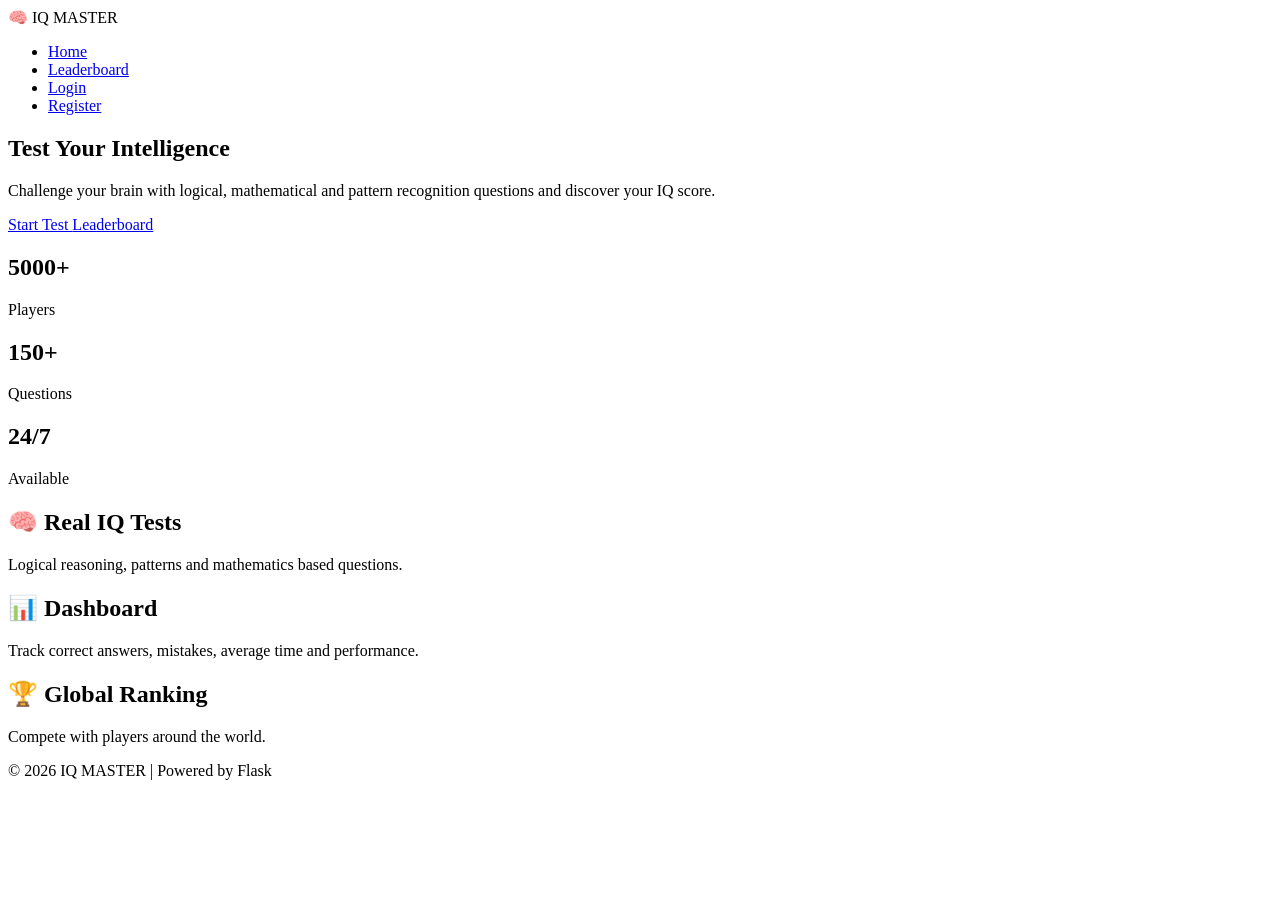
==== templates/index.html @ 8f3937f4 "first commit" ====
<!DOCTYPE html>
<html lang="en">
<head>
    <meta charset="UTF-8">
    <meta name="viewport" content="width=device-width, initial-scale=1.0">
    <title>IQ Master</title>

    <link rel="stylesheet" href="{{ url_for('static', filename='css/style.css') }}">

    <link href="https://fonts.googleapis.com/css2?family=Poppins:wght@300;400;600;700&display=swap" rel="stylesheet">
</head>
<body>

<div class="stars"></div>

<nav class="navbar">
    <div class="logo">
        🧠 IQ MASTER
    </div>

    <ul>
        <li><a href="/">Home</a></li>
        <li><a href="/leaderboard">Leaderboard</a></li>
        <li><a href="/login">Login</a></li>
        <li><a href="/register">Register</a></li>
    </ul>
</nav>

<section class="hero">

    <div class="glass-card">

        <h1>Test Your Intelligence</h1>

        <p>
            Challenge your brain with logical,
            mathematical and pattern recognition
            questions and discover your IQ score.
        </p>

        <div class="buttons">

            <a href="/quiz" class="btn">
                Start Test
            </a>

            <a href="/leaderboard" class="btn2">
                Leaderboard
            </a>

        </div>

        <div class="stats">

            <div class="box">
                <h2>5000+</h2>
                <span>Players</span>
            </div>

            <div class="box">
                <h2>150+</h2>
                <span>Questions</span>
            </div>

            <div class="box">
                <h2>24/7</h2>
                <span>Available</span>
            </div>

        </div>

    </div>

</section>

<section class="features">

    <div class="feature-card">
        <h2>🧠 Real IQ Tests</h2>
        <p>
            Logical reasoning, patterns and
            mathematics based questions.
        </p>
    </div>

    <div class="feature-card">
        <h2>📊 Dashboard</h2>
        <p>
            Track correct answers, mistakes,
            average time and performance.
        </p>
    </div>

    <div class="feature-card">
        <h2>🏆 Global Ranking</h2>
        <p>
            Compete with players around
            the world.
        </p>
    </div>

</section>

<footer>
    © 2026 IQ MASTER | Powered by Flask
</footer>

</body>
</html>
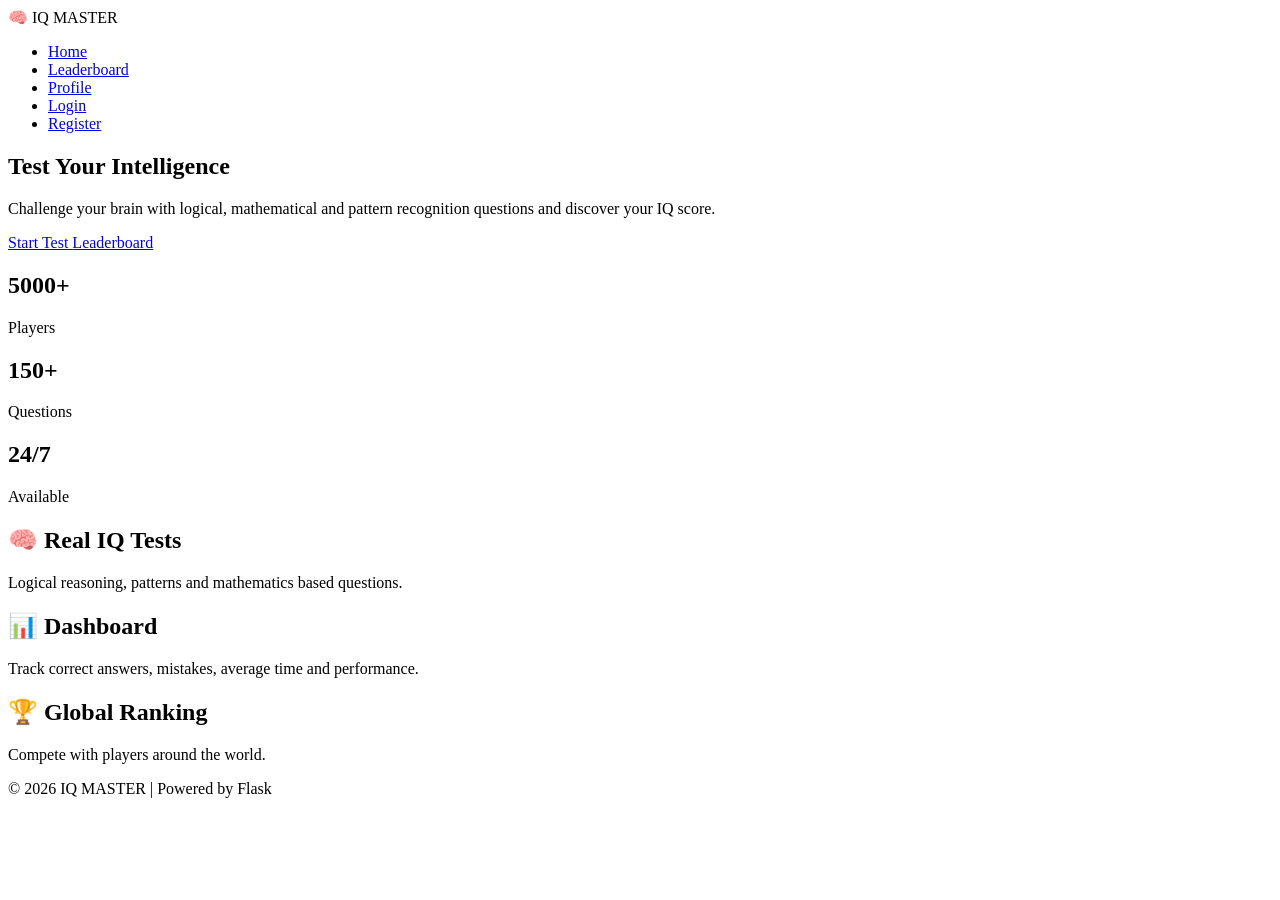
==== commit 30e4b588: "Add profile link to navbar" ====
--- a/templates/index.html
+++ b/templates/index.html
@@ -19,10 +19,11 @@
     </div>
 
     <ul>
-        <li><a href="/">Home</a></li>
-        <li><a href="/leaderboard">Leaderboard</a></li>
-        <li><a href="/login">Login</a></li>
-        <li><a href="/register">Register</a></li>
+       <li><a href="/">Home</a></li>
+       <li><a href="/leaderboard">Leaderboard</a></li>
+       <li><a href="/profile">Profile</a></li>
+       <li><a href="/login">Login</a></li>
+       <li><a href="/register">Register</a></li>
     </ul>
 </nav>
 
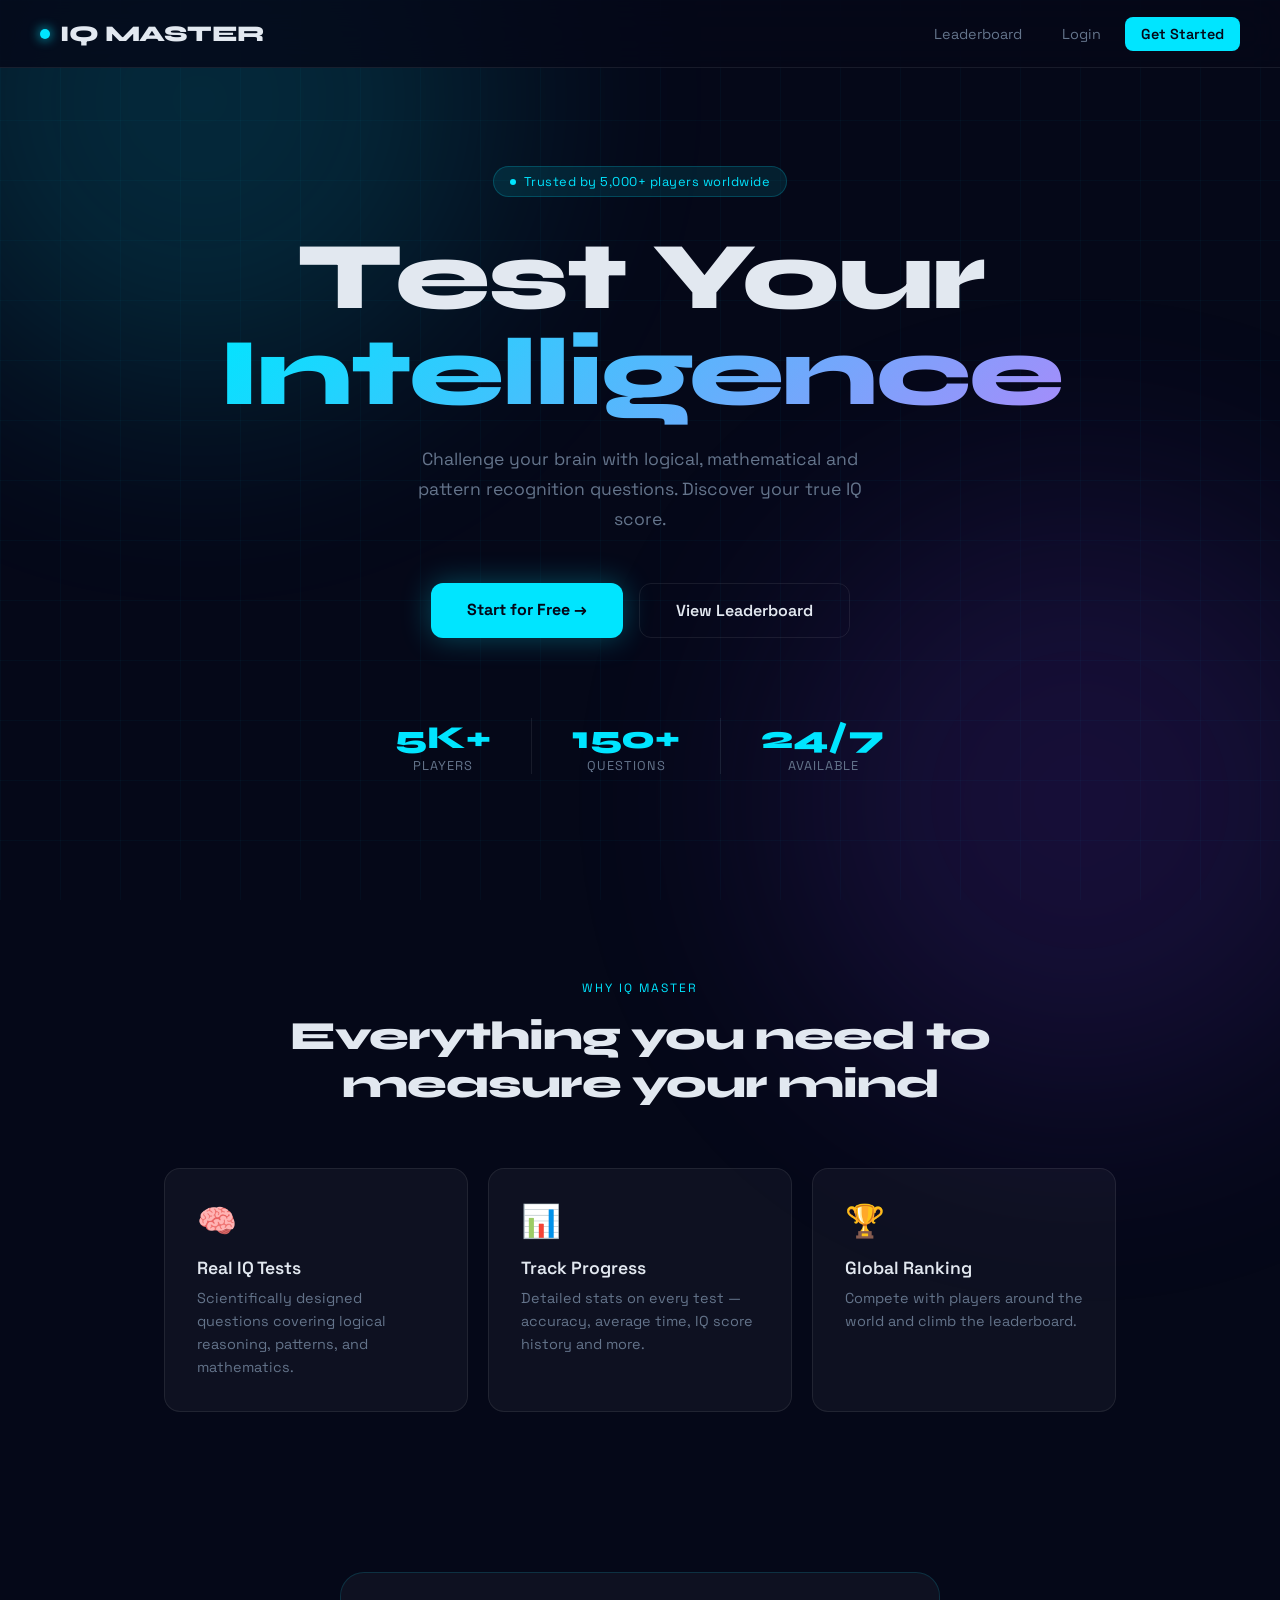
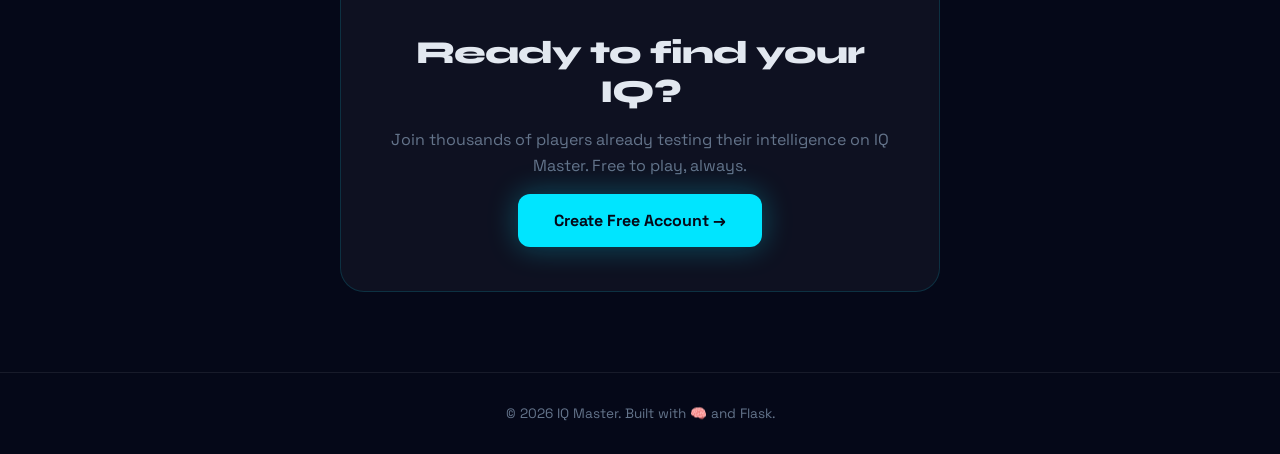
==== commit 104bc929: "new landing page and home page" ====
--- a/templates/index.html
+++ b/templates/index.html
@@ -3,108 +3,462 @@
 <head>
     <meta charset="UTF-8">
     <meta name="viewport" content="width=device-width, initial-scale=1.0">
-    <title>IQ Master</title>
-
-    <link rel="stylesheet" href="{{ url_for('static', filename='css/style.css') }}">
-
-    <link href="https://fonts.googleapis.com/css2?family=Poppins:wght@300;400;600;700&display=swap" rel="stylesheet">
+    <title>IQ Master — Test Your Intelligence</title>
+    <link href="https://fonts.googleapis.com/css2?family=Space+Grotesk:wght@300;400;500;600;700&family=Syne:wght@700;800&display=swap" rel="stylesheet">
+    <style>
+        *, *::before, *::after { margin: 0; padding: 0; box-sizing: border-box; }
+
+        :root {
+            --bg: #050818;
+            --surface: rgba(255,255,255,0.04);
+            --border: rgba(255,255,255,0.08);
+            --cyan: #00e5ff;
+            --violet: #7c3aed;
+            --text: #e2e8f0;
+            --muted: #64748b;
+        }
+
+        body {
+            background: var(--bg);
+            color: var(--text);
+            font-family: 'Space Grotesk', sans-serif;
+            min-height: 100vh;
+            overflow-x: hidden;
+        }
+
+        /* Animated background */
+        .bg-grid {
+            position: fixed;
+            inset: 0;
+            background-image:
+                linear-gradient(rgba(0,229,255,0.03) 1px, transparent 1px),
+                linear-gradient(90deg, rgba(0,229,255,0.03) 1px, transparent 1px);
+            background-size: 60px 60px;
+            z-index: 0;
+        }
+
+        .bg-glow {
+            position: fixed;
+            width: 600px;
+            height: 600px;
+            border-radius: 50%;
+            filter: blur(120px);
+            opacity: 0.15;
+            z-index: 0;
+        }
+        .bg-glow-1 { background: var(--cyan); top: -200px; left: -100px; }
+        .bg-glow-2 { background: var(--violet); bottom: -200px; right: -100px; }
+
+        /* Floating particles */
+        .particles { position: fixed; inset: 0; z-index: 0; pointer-events: none; }
+        .particle {
+            position: absolute;
+            width: 2px;
+            height: 2px;
+            background: var(--cyan);
+            border-radius: 50%;
+            animation: float linear infinite;
+            opacity: 0;
+        }
+        @keyframes float {
+            0% { transform: translateY(100vh) translateX(0); opacity: 0; }
+            10% { opacity: 0.6; }
+            90% { opacity: 0.6; }
+            100% { transform: translateY(-100px) translateX(100px); opacity: 0; }
+        }
+
+        /* Navbar */
+        nav {
+            position: fixed;
+            top: 0; left: 0; right: 0;
+            z-index: 100;
+            padding: 20px 40px;
+            display: flex;
+            justify-content: space-between;
+            align-items: center;
+            background: rgba(5,8,24,0.8);
+            backdrop-filter: blur(20px);
+            border-bottom: 1px solid var(--border);
+        }
+
+        .logo {
+            font-family: 'Syne', sans-serif;
+            font-size: 1.4rem;
+            font-weight: 800;
+            letter-spacing: -0.5px;
+            display: flex;
+            align-items: center;
+            gap: 10px;
+        }
+        .logo-dot {
+            width: 10px; height: 10px;
+            background: var(--cyan);
+            border-radius: 50%;
+            box-shadow: 0 0 12px var(--cyan);
+            animation: pulse 2s ease-in-out infinite;
+        }
+        @keyframes pulse {
+            0%, 100% { transform: scale(1); opacity: 1; }
+            50% { transform: scale(1.4); opacity: 0.7; }
+        }
+
+        .nav-links {
+            display: flex;
+            gap: 8px;
+            list-style: none;
+        }
+        .nav-links a {
+            text-decoration: none;
+            color: var(--muted);
+            font-size: 0.9rem;
+            padding: 8px 16px;
+            border-radius: 8px;
+            transition: all 0.2s;
+        }
+        .nav-links a:hover { color: var(--text); background: var(--surface); }
+        .nav-links .btn-nav {
+            color: var(--bg);
+            background: var(--cyan);
+            font-weight: 600;
+        }
+        .nav-links .btn-nav:hover { background: #00c4e0; }
+
+        /* Hero */
+        .hero {
+            position: relative;
+            z-index: 1;
+            min-height: 100vh;
+            display: flex;
+            flex-direction: column;
+            align-items: center;
+            justify-content: center;
+            text-align: center;
+            padding: 100px 24px 60px;
+        }
+
+        .hero-badge {
+            display: inline-flex;
+            align-items: center;
+            gap: 8px;
+            background: rgba(0,229,255,0.1);
+            border: 1px solid rgba(0,229,255,0.2);
+            border-radius: 100px;
+            padding: 6px 16px;
+            font-size: 0.8rem;
+            color: var(--cyan);
+            margin-bottom: 32px;
+            letter-spacing: 0.5px;
+        }
+        .hero-badge span { width: 6px; height: 6px; background: var(--cyan); border-radius: 50%; animation: pulse 2s infinite; }
+
+        h1 {
+            font-family: 'Syne', sans-serif;
+            font-size: clamp(3rem, 8vw, 6rem);
+            font-weight: 800;
+            line-height: 1.0;
+            letter-spacing: -2px;
+            margin-bottom: 24px;
+        }
+        .gradient-text {
+            background: linear-gradient(135deg, var(--cyan) 0%, #a78bfa 100%);
+            -webkit-background-clip: text;
+            -webkit-text-fill-color: transparent;
+            background-clip: text;
+        }
+
+        .hero-sub {
+            font-size: 1.1rem;
+            color: var(--muted);
+            max-width: 480px;
+            line-height: 1.7;
+            margin-bottom: 48px;
+        }
+
+        .hero-btns {
+            display: flex;
+            gap: 16px;
+            flex-wrap: wrap;
+            justify-content: center;
+            margin-bottom: 80px;
+        }
+
+        .btn-primary {
+            background: var(--cyan);
+            color: var(--bg);
+            border: none;
+            padding: 16px 36px;
+            border-radius: 12px;
+            font-size: 1rem;
+            font-weight: 700;
+            font-family: 'Space Grotesk', sans-serif;
+            cursor: pointer;
+            text-decoration: none;
+            transition: all 0.2s;
+            box-shadow: 0 0 30px rgba(0,229,255,0.3);
+        }
+        .btn-primary:hover { transform: translateY(-2px); box-shadow: 0 0 50px rgba(0,229,255,0.5); }
+
+        .btn-secondary {
+            background: transparent;
+            color: var(--text);
+            border: 1px solid var(--border);
+            padding: 16px 36px;
+            border-radius: 12px;
+            font-size: 1rem;
+            font-weight: 600;
+            font-family: 'Space Grotesk', sans-serif;
+            cursor: pointer;
+            text-decoration: none;
+            transition: all 0.2s;
+        }
+        .btn-secondary:hover { border-color: rgba(255,255,255,0.2); background: var(--surface); transform: translateY(-2px); }
+
+        /* Stats */
+        .stats {
+            display: flex;
+            gap: 40px;
+            flex-wrap: wrap;
+            justify-content: center;
+        }
+        .stat {
+            text-align: center;
+        }
+        .stat-num {
+            font-family: 'Syne', sans-serif;
+            font-size: 2rem;
+            font-weight: 800;
+            color: var(--cyan);
+        }
+        .stat-label {
+            font-size: 0.8rem;
+            color: var(--muted);
+            text-transform: uppercase;
+            letter-spacing: 1px;
+        }
+        .stat-divider {
+            width: 1px;
+            background: var(--border);
+            align-self: stretch;
+        }
+
+        /* Features */
+        .features {
+            position: relative;
+            z-index: 1;
+            padding: 80px 24px;
+            max-width: 1000px;
+            margin: 0 auto;
+        }
+
+        .section-label {
+            text-align: center;
+            font-size: 0.75rem;
+            text-transform: uppercase;
+            letter-spacing: 2px;
+            color: var(--cyan);
+            margin-bottom: 16px;
+        }
+
+        .section-title {
+            text-align: center;
+            font-family: 'Syne', sans-serif;
+            font-size: clamp(1.8rem, 4vw, 2.5rem);
+            font-weight: 800;
+            margin-bottom: 60px;
+            letter-spacing: -1px;
+        }
+
+        .features-grid {
+            display: grid;
+            grid-template-columns: repeat(auto-fit, minmax(280px, 1fr));
+            gap: 20px;
+        }
+
+        .feature-card {
+            background: var(--surface);
+            border: 1px solid var(--border);
+            border-radius: 16px;
+            padding: 32px;
+            transition: all 0.3s;
+            position: relative;
+            overflow: hidden;
+        }
+        .feature-card::before {
+            content: '';
+            position: absolute;
+            top: 0; left: 0; right: 0;
+            height: 1px;
+            background: linear-gradient(90deg, transparent, var(--cyan), transparent);
+            opacity: 0;
+            transition: opacity 0.3s;
+        }
+        .feature-card:hover { border-color: rgba(0,229,255,0.2); transform: translateY(-4px); }
+        .feature-card:hover::before { opacity: 1; }
+
+        .feature-icon {
+            font-size: 2rem;
+            margin-bottom: 16px;
+        }
+        .feature-card h3 {
+            font-size: 1.1rem;
+            font-weight: 600;
+            margin-bottom: 8px;
+        }
+        .feature-card p {
+            font-size: 0.9rem;
+            color: var(--muted);
+            line-height: 1.6;
+        }
+
+        /* CTA */
+        .cta {
+            position: relative;
+            z-index: 1;
+            text-align: center;
+            padding: 80px 24px;
+        }
+        .cta-box {
+            max-width: 600px;
+            margin: 0 auto;
+            background: var(--surface);
+            border: 1px solid rgba(0,229,255,0.15);
+            border-radius: 24px;
+            padding: 60px 40px;
+        }
+        .cta h2 {
+            font-family: 'Syne', sans-serif;
+            font-size: 2rem;
+            font-weight: 800;
+            margin-bottom: 16px;
+            letter-spacing: -1px;
+        }
+        .cta p { color: var(--muted); margin-bottom: 32px; line-height: 1.6; }
+
+        footer {
+            position: relative;
+            z-index: 1;
+            text-align: center;
+            padding: 32px;
+            border-top: 1px solid var(--border);
+            color: var(--muted);
+            font-size: 0.85rem;
+        }
+
+        @media (max-width: 600px) {
+            nav { padding: 16px 20px; }
+            .nav-links a { padding: 6px 12px; font-size: 0.85rem; }
+            .hero-btns { flex-direction: column; align-items: center; }
+            .btn-primary, .btn-secondary { width: 100%; max-width: 280px; text-align: center; }
+        }
+    </style>
 </head>
 <body>
 
-<div class="stars"></div>
-
-<nav class="navbar">
+<div class="bg-grid"></div>
+<div class="bg-glow bg-glow-1"></div>
+<div class="bg-glow bg-glow-2"></div>
+
+<!-- Particles -->
+<div class="particles" id="particles"></div>
+
+<!-- Navbar -->
+<nav>
     <div class="logo">
-        🧠 IQ MASTER
-    </div>
-
-    <ul>
-       <li><a href="/">Home</a></li>
-       <li><a href="/leaderboard">Leaderboard</a></li>
-       <li><a href="/profile">Profile</a></li>
-       <li><a href="/login">Login</a></li>
-       <li><a href="/register">Register</a></li>
+        <div class="logo-dot"></div>
+        IQ MASTER
+    </div>
+    <ul class="nav-links">
+        <li><a href="/leaderboard">Leaderboard</a></li>
+        <li><a href="/login">Login</a></li>
+        <li><a href="/register" class="btn-nav">Get Started</a></li>
     </ul>
 </nav>
 
+<!-- Hero -->
 <section class="hero">
-
-    <div class="glass-card">
-
-        <h1>Test Your Intelligence</h1>
-
-        <p>
-            Challenge your brain with logical,
-            mathematical and pattern recognition
-            questions and discover your IQ score.
-        </p>
-
-        <div class="buttons">
-
-            <a href="/quiz" class="btn">
-                Start Test
-            </a>
-
-            <a href="/leaderboard" class="btn2">
-                Leaderboard
-            </a>
-
-        </div>
-
-        <div class="stats">
-
-            <div class="box">
-                <h2>5000+</h2>
-                <span>Players</span>
-            </div>
-
-            <div class="box">
-                <h2>150+</h2>
-                <span>Questions</span>
-            </div>
-
-            <div class="box">
-                <h2>24/7</h2>
-                <span>Available</span>
-            </div>
-
-        </div>
-
-    </div>
-
+    <div class="hero-badge">
+        <span></span>
+        Trusted by 5,000+ players worldwide
+    </div>
+
+    <h1>Test Your<br><span class="gradient-text">Intelligence</span></h1>
+
+    <p class="hero-sub">
+        Challenge your brain with logical, mathematical and pattern recognition questions. Discover your true IQ score.
+    </p>
+
+    <div class="hero-btns">
+        <a href="/register" class="btn-primary">Start for Free →</a>
+        <a href="/leaderboard" class="btn-secondary">View Leaderboard</a>
+    </div>
+
+    <div class="stats">
+        <div class="stat">
+            <div class="stat-num">5K+</div>
+            <div class="stat-label">Players</div>
+        </div>
+        <div class="stat-divider"></div>
+        <div class="stat">
+            <div class="stat-num">150+</div>
+            <div class="stat-label">Questions</div>
+        </div>
+        <div class="stat-divider"></div>
+        <div class="stat">
+            <div class="stat-num">24/7</div>
+            <div class="stat-label">Available</div>
+        </div>
+    </div>
 </section>
 
+<!-- Features -->
 <section class="features">
-
-    <div class="feature-card">
-        <h2>🧠 Real IQ Tests</h2>
-        <p>
-            Logical reasoning, patterns and
-            mathematics based questions.
-        </p>
-    </div>
-
-    <div class="feature-card">
-        <h2>📊 Dashboard</h2>
-        <p>
-            Track correct answers, mistakes,
-            average time and performance.
-        </p>
-    </div>
-
-    <div class="feature-card">
-        <h2>🏆 Global Ranking</h2>
-        <p>
-            Compete with players around
-            the world.
-        </p>
-    </div>
-
+    <p class="section-label">Why IQ Master</p>
+    <h2 class="section-title">Everything you need to<br>measure your mind</h2>
+
+    <div class="features-grid">
+        <div class="feature-card">
+            <div class="feature-icon">🧠</div>
+            <h3>Real IQ Tests</h3>
+            <p>Scientifically designed questions covering logical reasoning, patterns, and mathematics.</p>
+        </div>
+        <div class="feature-card">
+            <div class="feature-icon">📊</div>
+            <h3>Track Progress</h3>
+            <p>Detailed stats on every test — accuracy, average time, IQ score history and more.</p>
+        </div>
+        <div class="feature-card">
+            <div class="feature-icon">🏆</div>
+            <h3>Global Ranking</h3>
+            <p>Compete with players around the world and climb the leaderboard.</p>
+        </div>
+    </div>
 </section>
 
+<!-- CTA -->
+<section class="cta">
+    <div class="cta-box">
+        <h2>Ready to find your IQ?</h2>
+        <p>Join thousands of players already testing their intelligence on IQ Master. Free to play, always.</p>
+        <a href="/register" class="btn-primary">Create Free Account →</a>
+    </div>
+</section>
+
 <footer>
-    © 2026 IQ MASTER | Powered by Flask
+    © 2026 IQ Master. Built with 🧠 and Flask.
 </footer>
 
+<script>
+    // Generate floating particles
+    const container = document.getElementById('particles');
+    for (let i = 0; i < 30; i++) {
+        const p = document.createElement('div');
+        p.className = 'particle';
+        p.style.left = Math.random() * 100 + 'vw';
+        p.style.animationDuration = (8 + Math.random() * 12) + 's';
+        p.style.animationDelay = (Math.random() * 10) + 's';
+        p.style.width = p.style.height = (1 + Math.random() * 2) + 'px';
+        container.appendChild(p);
+    }
+</script>
 </body>
 </html>
